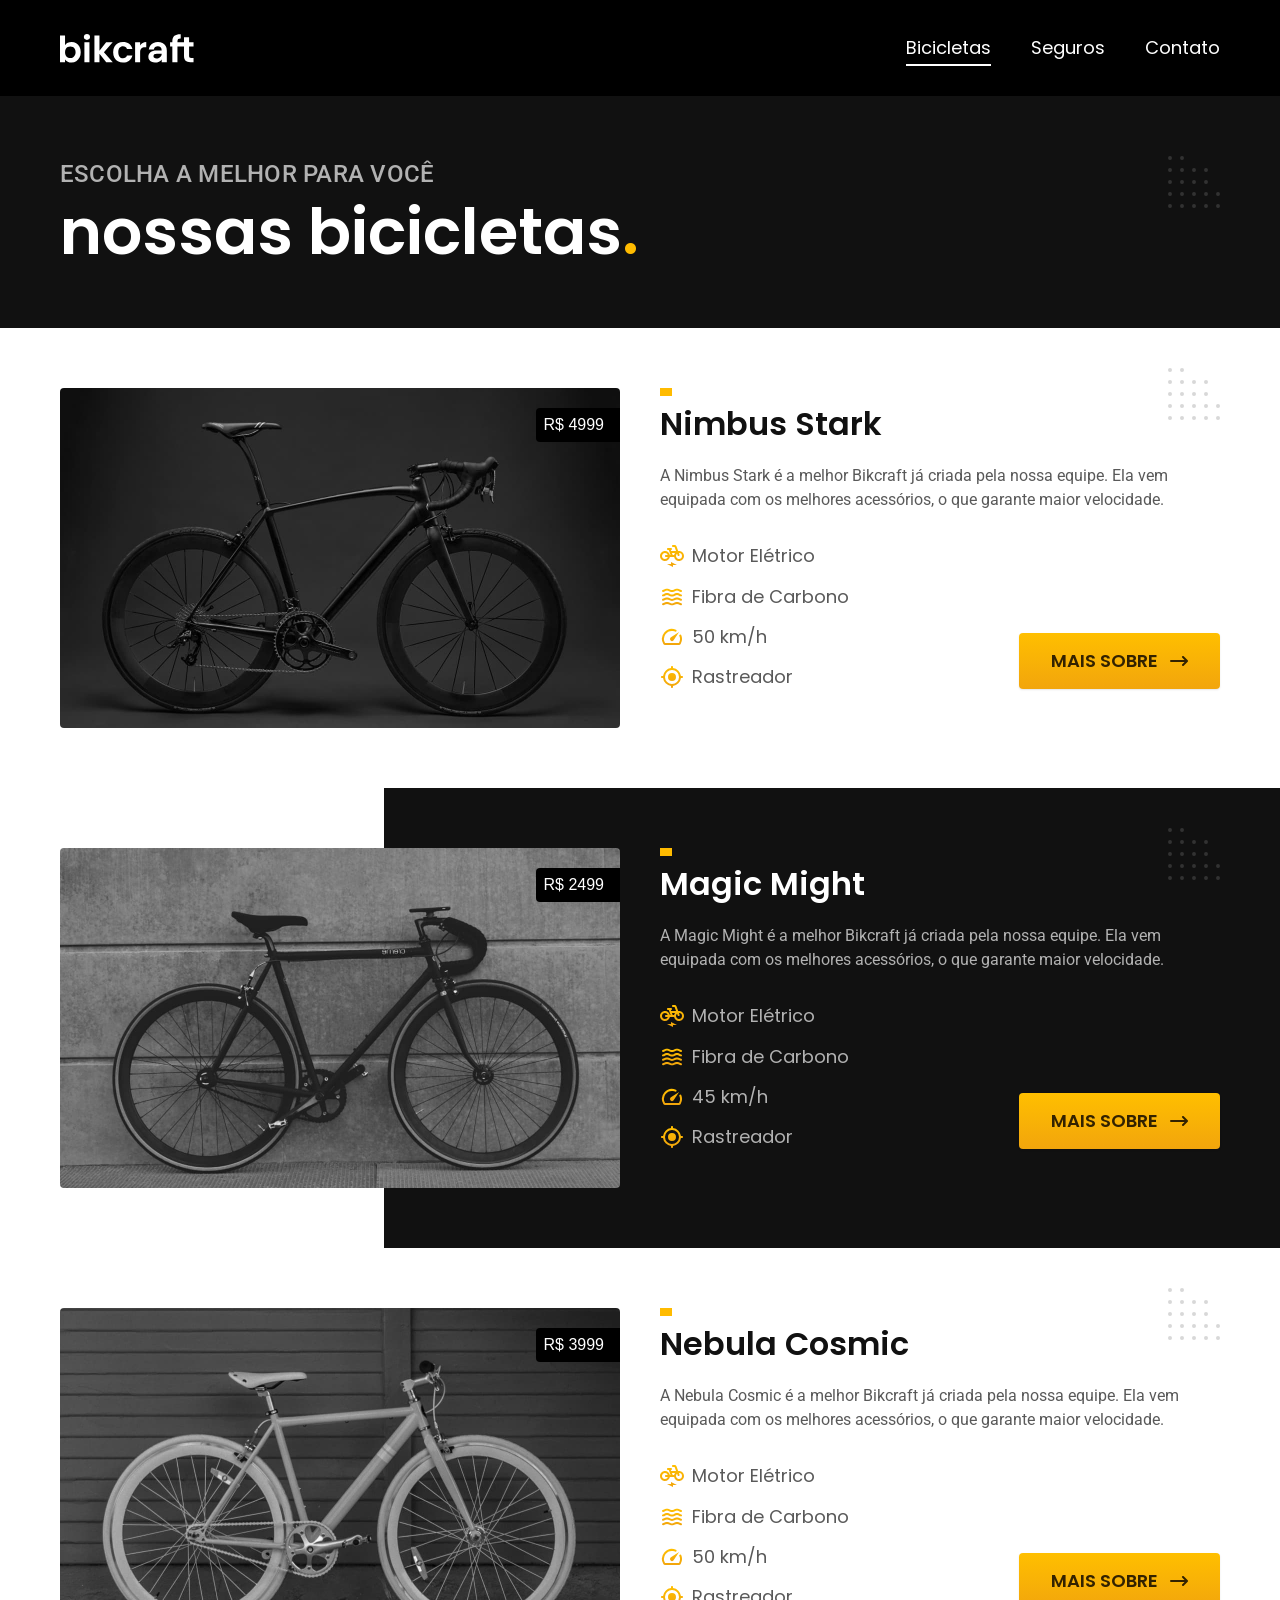
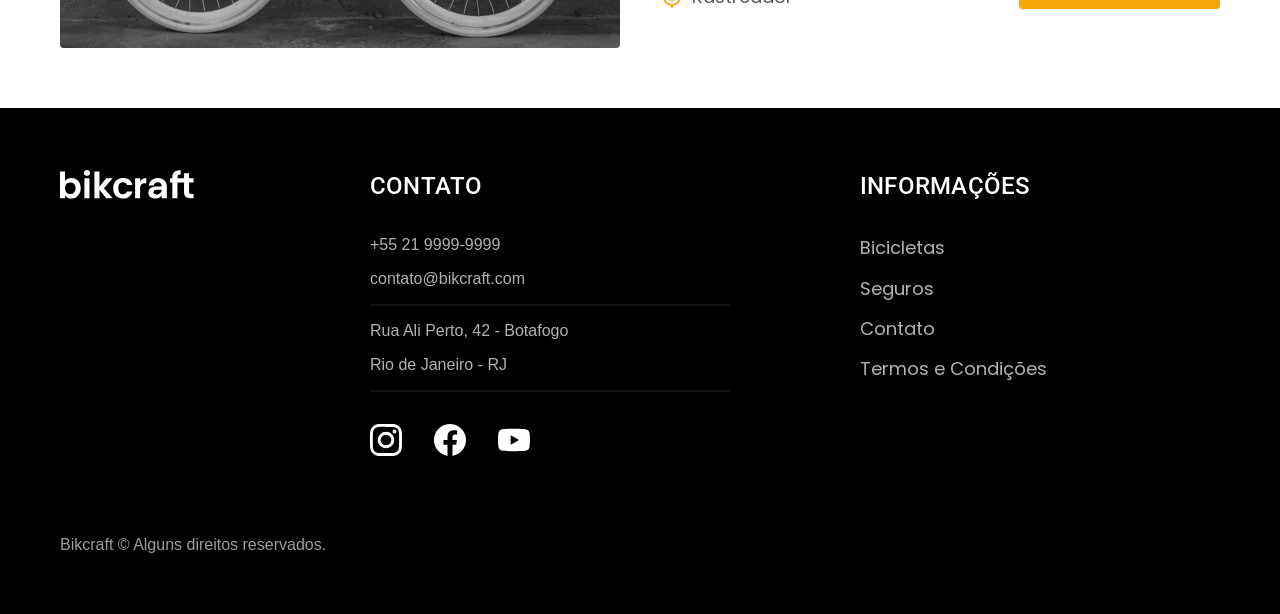
==== bicicletas.html @ 40b8a4bb "otimizado para producao" ====
<!DOCTYPE html>
<html lang="pt-br">

<head>
  <meta charset="UTF-8">
  <meta name="viewport" content="width=device-width, initial-scale=1.0">

  <title>Bicicletas | Bikcraft</title>
  <meta name="description" content="Bicicletas">

  <link rel="icon" href="./favicon.svg" type="image/svg+xml">
  <link rel="preload" href="./css/style.min.css" as="style">
  <link rel="stylesheet" href="./css/style.min.css">
  <link rel="preconnect" href="https://fonts.googleapis.com">
  <link rel="preconnect" href="https://fonts.gstatic.com" crossorigin>
  <link href="https://fonts.googleapis.com/css2?family=Merriweather:ital,wght@1,900&family=Poppins:wght@400;600&family=Roboto:ital,wght@0,100..900;1,100..900&display=swap" rel="stylesheet">
  <script>document.documentElement.classList.add('js')</script>
</head>


<body id="bicicletas">
  <header class="header-bg">
    <div class="header container">
      <a href="./">
        <img src="./img/bikcraft.svg" alt="Bikcraft">
      </a>

      <nav aria-label="primaria">
        <ul class="header-menu font-1-m cor-0">
          <li><a href="./bicicletas.html">Bicicletas</a></li>
          <li><a href="./seguros.html">Seguros</a></li>
          <li><a href="./contato.html">Contato</a></li>
        </ul>
      </nav>
    </div>
  </header>

  <main>
    <div class="titulo-bg">
      <div class="titulo container">
        <p class="font-2-l-b cor-5">Escolha a melhor para você</p>
        <h1 class="font-1-xxl cor-0">nossas bicicletas<span class="cor-p1">.</span></h1>
      </div>
    </div>

    <div class="bicicletas container">
      <div class="bicicletas-imagem">
        <img src="./img/bicicletas/nimbus.jpg" alt="Bicicleta preta">
        <span class="font-2-m cor-0">R$ 4999</span>
      </div>
      <div class="bicicletas-conteudo">
        <h2 class="font-1-xl">Nimbus Stark</h2>
        <p class="font-2-s cor-8">A Nimbus Stark é a melhor Bikcraft já criada pela nossa equipe. Ela vem equipada com os melhores acessórios, o que garante maior velocidade.</p>
        <ul class="font-1-m cor-8">
          <li>
            <img src="./img/icones/eletrica.svg" alt="">
            Motor Elétrico
          </li>
          <li>
            <img src="./img/icones/carbono.svg" alt="">
            Fibra de Carbono
          </li>
          <li>
            <img src="./img/icones/velocidade.svg" alt="">
            50 km/h
          </li>
          <li>
            <img src="./img/icones/rastreador.svg" alt="">
            Rastreador
          </li>
        </ul>
        <a class="botao seta" href="./bicicletas/nimbus.html">Mais Sobre</a>
      </div>
    </div>

    <div class="bicicletas-bg">
      <div class="bicicletas container">
        <div class="bicicletas-imagem">
          <img src="./img/bicicletas/magic.jpg" alt="Bicicleta preta">
          <span class="font-2-m cor-0">R$ 2499</span>
        </div>
        <div class="bicicletas-conteudo">
          <h2 class="font-1-xl cor-0">Magic Might</h2>
          <p class="font-2-s cor-5">A Magic Might é a melhor Bikcraft já criada pela nossa equipe. Ela vem equipada com os melhores acessórios, o que garante maior velocidade.</p>
          <ul class="font-1-m cor-5">
            <li>
              <img src="./img/icones/eletrica.svg" alt="">
              Motor Elétrico
            </li>
            <li>
              <img src="./img/icones/carbono.svg" alt="">
              Fibra de Carbono
            </li>
            <li>
              <img src="./img/icones/velocidade.svg" alt="">
              45 km/h
            </li>
            <li>
              <img src="./img/icones/rastreador.svg" alt="">
              Rastreador
            </li>
          </ul>
          <a class="botao seta" href="./bicicletas/magic.html">Mais Sobre</a>
        </div>
      </div>
    </div>

    <div class="bicicletas container">
      <div class="bicicletas-imagem">
        <img src="./img/bicicletas/nebula.jpg" alt="Bicicleta preta">
        <span class="font-2-m cor-0">R$ 3999</span>
      </div>
      <div class="bicicletas-conteudo">
        <h2 class="font-1-xl">Nebula Cosmic</h2>
        <p class="font-2-s cor-8">A Nebula Cosmic é a melhor Bikcraft já criada pela nossa equipe. Ela vem equipada com os melhores acessórios, o que garante maior velocidade.</p>
        <ul class="font-1-m cor-8">
          <li>
            <img src="./img/icones/eletrica.svg" alt="">
            Motor Elétrico
          </li>
          <li>
            <img src="./img/icones/carbono.svg" alt="">
            Fibra de Carbono
          </li>
          <li>
            <img src="./img/icones/velocidade.svg" alt="">
            50 km/h
          </li>
          <li>
            <img src="./img/icones/rastreador.svg" alt="">
            Rastreador
          </li>
        </ul>
        <a class="botao seta" href="./bicicletas/nebula.html">Mais Sobre</a>
      </div>
    </div>

  </main>

  <footer class="footer-bg">
    <div class="footer container">
      <img src="./img/bikcraft.svg" alt="Bikcraft">
      <div class="footer-contato">
        <h3 class="font-2-l-b cor-0">Contato</h3>
        <ul class="font-2-m cor-5">
          <li><a href="tel:+552199999999">+55 21 9999-9999</a></li>
          <li><a href="mailto:contato@bikcraft.com">contato@bikcraft.com</a></li>
          <li>Rua Ali Perto, 42 - Botafogo</li>
          <li>Rio de Janeiro - RJ</li>
        </ul>
        <div class="footer-redes">
          <a href="./">
            <img src="./img/redes/instagram.svg" alt="Instagram">
          </a>
          <a href="./">
            <img src="./img/redes/facebook.svg" alt="Facebook">
          </a>
          <a href="./">
            <img src="./img/redes/youtube.svg" alt="Youtube">
          </a>
        </div>
      </div>
      <div class="footer-informacoes">
        <h3 class="font-2-l-b cor-0">Informações</h3>
        <nav>
          <ul class="font-1-m cor-5">
            <li><a href="./bicicletas.html">Bicicletas</a></li>
            <li><a href="./seguros.html">Seguros</a></li>
            <li><a href="./contato.html">Contato</a></li>
            <li><a href="./termos.html">Termos e Condições</a></li>
          </ul>
        </nav>
      </div>
      <p class="footer-copy font-2-m cor-6">Bikcraft © Alguns direitos reservados.</p>
    </div>
  </footer>
  <script src="./js/script.js"></script>
</body>

</html>
---- css/style.min.css ----
body{margin:0;font-family:Arial,Helvetica,sans-serif;color:#111}blockquote,dd,h1,h2,h3,h4,p,ul{margin:0}ul{padding:0;list-style:none}a{text-decoration:none;color:inherit}img{max-width:100%;height:auto;display:block}img[src$=".jpg"]{border-radius:4px}.font-1-xs{font:400 0.75rem/1.35 Poppins,sans-serif}.font-2-xs{font:400 0.875rem/1.43 Roboto,sans-serif}.font-1-s{font:400 1rem/1.5 Poppins,sans-serif}.font-2-s{font:400 1rem/1.5 Roboto,sans-serif}.font-1-m,.font-1-m-b{font:400 1.125rem/1.35 Poppins,sans-serif}.font-1-m-b{font-weight:600}.font-2-m{font:500 1.125/1.35 Roboto,sans-serif}.font-1-l{font:400 1.5rem/1.5 Poppins,sans-serif}.font-2-l,.font-2-l-b{font:400 1.5rem/1.5 Roboto,sans-serif}.font-2-l-b{font-weight:500;letter-spacing:.015rem;text-transform:uppercase}.font-1-xl{font:600 2rem/1.25 Poppins,sans-serif}.font-2-xl{font:500 2rem/1.25 Roboto,sans-serif}.font-1-xxl{font:600 4rem/1.125 Poppins,sans-serif}@media (max-width:1200px){.font-1-xxl{font-size:3rem}.font-2-l,.font-2-l-b{font-size:1.125rem}}@media (max-width:800px){.font-1-xxl{font-size:2rem}.font-1-xl,.font-2-xl{font-size:1.5rem}}:root{--cor-0:#ffffff;--cor-1:#f7f7f7;--cor-2:#ededed;--cor-3:#dedede;--cor-4:#cccccc;--cor-5:#b2b2b2;--cor-6:#9c9c9c;--cor-7:#707070;--cor-8:#595959;--cor-9:#404040;--cor-10:#2e2e2e;--cor-11:#111111;--cor-12:#000000;--cor-p1:#ffbb00;--cor-p2:#e4a30b;--cor-p3:#a66f00;--cor-p4:#664400;--cor-p5:#332200}.cor-0{color:var(--cor-0)}.cor-1{color:var(--cor-1)}.cor-2{color:var(--cor-2)}.cor-3{color:var(--cor-3)}.cor-4{color:var(--cor-4)}.cor-5{color:var(--cor-5)}.cor-6{color:var(--cor-6)}.cor-7{color:var(--cor-7)}.cor-8{color:var(--cor-8)}.cor-9{color:var(--cor-9)}.cor-10{color:var(--cor-10)}.cor-11{color:var(--cor-11)}.cor-12{color:var(--cor-12)}.cor-p1{color:var(--cor-p1)}.cor-p2{color:var(--cor-p2)}.cor-p3{color:var(--cor-p3)}.cor-p4{color:var(--cor-p4)}.cor-p5{color:var(--cor-p5)}.js .fadeInDown{transform:translate3d(0,-20px,0)}.js .fadeInUp{transform:translate3d(0,20px,0)}.js .fadeInRight{transform:translate3d(20px,0,0)}.js .fadeInLeft{transform:translate3d(-20px,0,0)}.js [data-anime]{opacity:0}.js .anime{opacity:1;transform:none;transition:transform .8s,opacity .8s}.header-bg{background-color:var(--cor-12)}.header{display:flex;flex-wrap:wrap;gap:20px;justify-content:space-between;align-items:center;padding-top:20px;padding-bottom:20px}.header-menu{display:flex;flex-wrap:wrap;gap:40px}.header-menu a{display:inline-block;padding:16px 0;font-size:18px;position:relative}.header-menu a:after{content:"";display:block;height:2px;width:0;background:var(--cor-0);margin-top:4px;transition:.3s;position:absolute}.header-menu a.ativo::after,.header-menu a:hover::after{width:100%}@media (max-width:800px){.header-menu{gap:20px}.header-menu a{background:var(--cor-11);padding:12px 16px;border-radius:4px}.header-menu a:hover{background-color:var(--cor-10)}.header a:after{display:none}}@media (max-width:600px){.header-menu{gap:12px}.header-menu a{padding:8px 12px;font-size:14px}}.footer-bg{background-color:var(--cor-12)}.footer{display:grid;grid-template-columns:3fr 5fr 4fr;gap:40px;padding-top:60px;padding-bottom:60px}.footer h3{margin-bottom:32px}.footer-contato ul{margin-bottom:32px}.footer-contato li:nth-child(2n):after{content:"";display:block;max-width:360px;height:2px;background:var(--cor-11);margin-top:16px}.footer li{margin-bottom:16px}.footer-redes{display:flex;gap:32px}.footer a:hover{color:var(--cor-0)}.footer-copy{grid-column:1/-1;margin-top:40px}@media (max-width:800px){.footer>img{display:none}.footer{grid-template-columns:1fr 1fr}}@media (max-width:600px){.footer{grid-template-columns:1fr;gap:60px}.footer-copy{margin-top:0}}.container{box-sizing:border-box;max-width:1200px;padding-left:20px;padding-right:20px;margin-left:auto;margin-right:auto}.botao{display:inline-block;padding:16px 32px;background:linear-gradient(#ffbf00,#f2a50c);border-radius:4px;box-shadow:0 1px 2px rgba(0,0,0,.1);text-transform:uppercase;color:var(--cor-p5);font:600 1.125rem/1.35 Poppins,sans-serif;max-width:max-content;border:none;cursor:pointer}.botao:hover{background:linear-gradient(#ffb60d,#e59317)}.botao.secundario{background:var(--cor-10);color:var(--cor-2)}.botao.secundario:hover{background:var(--cor-9)}.botao.seta{display:flex;align-items:center}.botao.seta::after{content:"";display:inline-block;width:18px;height:10px;margin-left:12px;background:url("../img/icones/seta.svg");transition:transform .2s}.botao.seta:hover::after{transform:translateX(4px)}@media (max-width:600px){.botao{padding:12px 16px;font-size:1rem}}.link{display:inline-block;color:var(--cor-p1);font:500 1.5rem/1.5 Poppins,sans-serif;text-transform:uppercase}.link::after{content:"";display:block;width:100%;height:4px;background-color:currentColor}.link:hover{color:var(--cor-0)}.titulo-bg{padding-top:60px;padding-bottom:60px;background-color:var(--cor-11)}.titulo{background:url("../img/dec/top-right.svg") no-repeat top right 20px}.titulo p{margin-bottom:4px}@media (max-width:800px){.titulo-bg{padding-top:40px;padding-bottom:40px}.titulo p{font-size:1rem;text-transform:lowercase;font-weight:400}}.form{display:grid;grid-template-columns:1fr 1fr;gap:20px}.form label{display:block;font:400 1rem/1.5 Poppins,sans-serif;margin-bottom:4px}.form .col-2{grid-column:span 2}.form input[type=email],.form input[type=text],.form textarea{font:400 1rem/1.5 Roboto,sans-serif;background:var(--cor-1);border:1px solid var(--cor-2);padding:12px;border-radius:4px;width:100%;box-sizing:border-box}.form input[type=email]:focus,.form input[type=text]:focus,.form textarea:focus{outline:0;border-color:var(--cor-p1);background:var(--cor-0);box-shadow:0 0 0 2px #fea}@media (max-width:600px){.form{grid-template-columns:1fr}.form .col-2{grid-column:1}}.introducao-bg{background:var(--cor-12) url("../img/dec/bottom-left.svg") no-repeat bottom 160px left 20px;box-shadow:inset 0 -120px var(--cor-0)}.introducao{display:grid;grid-template-columns:1fr 1fr;gap:0 40px}.introducao-conteudo{align-self:end;padding-bottom:200px}.introducao img{width:100%;height:100%;object-fit:cover;border-radius:4px}.introducao h1{margin-bottom:32px}.introducao p{margin-bottom:20px}@media (max-width:800px){.introducao-bg{background:var(--cor-11);padding-top:40px;box-shadow:inset 0 -60px var(--cor-0)}.introducao{grid-template-columns:1fr;gap:32px}.introducao-conteudo{padding-bottom:0}.introducao h1{margin-bottom:16px}.introducao img{height:300px;width:100%}}.tecnologia-bg{background-color:var(--cor-11);box-shadow:inset 0 80px var(--cor-0),inset 0 -80px var(--cor-0)}.tecnologia{display:grid;grid-template-columns:1fr 1fr;gap:40px}.tecnologia-imagem img{width:100%;height:100%;object-fit:cover;object-position:left}.tecnologia-conteudo{padding-top:160px;padding-bottom:160px}.tecnologia-conteudo>span{display:block;margin-bottom:20px}.tecnologia-conteudo h2{margin-bottom:32px}.tecnologia-conteudo>p{margin-bottom:20px}.tecnologia a{margin-bottom:80px}.tecnologia-vantagens{display:flex;gap:40px}.tecnologia-vantagens h3{margin-bottom:8px;width:max-content}.tecnologia-vantagens img{width:24px;margin-bottom:8px}@media (max-width:800px){.tecnologia-bg{box-shadow:initial}.tecnologia{grid-template-columns:1fr}.tecnologia-conteudo{padding-top:60px;padding-bottom:60px}.tecnologia-imagem{display:none}.tecnologia a{margin-bottom:60px}}@media (max-width:600px){.tecnologia-vantagens{flex-direction:column}}.parceiros{padding-top:60px;padding-bottom:120px}.parceiros h2{margin-bottom:60px}.parceiros ul{padding:0 20px;max-width:1400px;display:grid;grid-template-columns:repeat(4,1fr);margin:0 auto}.parceiros li{display:flex;padding:32px;border-left:2px solid var(--cor-2)}.parceiros img{margin:auto}.parceiros li:first-child,.parceiros li:nth-child(5){border-left:none}.parceiros li:nth-child(n+5){border-top:2px solid var(--cor-2)}@media (max-width:800px){.parceiros{padding-bottom:60px}.parceiros li{display:flex;padding:20px}.parceiros h2{margin-bottom:20px}.parceiros ul{grid-template-columns:repeat(2,1fr)}.parceiros li:nth-child(n+3){border-top:2px solid var(--cor-2)}.parceiros li:nth-child(odd){border-left:none}}.depoimento{display:grid;grid-template-columns:1fr 1fr;background-color:var(--cor-p1);overflow:hidden}.depoimento img{width:100%;height:100%;object-fit:cover;border-radius:0}.depoimento-conteudo{padding:40px 40px 80px 80px;align-self:end;background:url("../img/dec/bottom-right-p.svg") no-repeat bottom 40px right 40px}.depoimento-conteudo p{max-width:32ch;font-family:Merriweather,serif;font-style:italic;font-weight:900;margin-bottom:32px;position:relative}.depoimento p::before{content:"“";font-size:5rem;color:var(--cor-p2);position:absolute;left:-50px;top:-20px}.depoimento p::after,.depoimento p::before{font-size:5rem;color:var(--cor-p2);position:absolute}.depoimento p::before{content:"“";left:-50px;top:-20px}.depoimento p::after{content:"”"}@media (min-width:1200px){.depoimento img{max-height:520px}}@media (max-width:800px){.depoimento{grid-template-columns:1fr;text-align:center}.depoimento img{max-height:200px}.depoimento-conteudo{padding:40px 20px;justify-self:center}}.bicicletas-lista{padding-top:60px;padding-bottom:120px}.bicicletas-lista h2{margin-bottom:40px}.bicicletas-lista ul{display:flex;gap:40px;padding:0 20px 20px 20px;max-width:1400px;margin-left:auto;margin-right:auto;overflow-x:auto}#bicicleta .bicicletas-lista ul{padding:0 0 20px 0}.bicicletas-lista li{flex:1;min-width:280px}.bicicletas-lista a{display:block}.bicicletas-lista img{margin-bottom:16px}.bicicletas-lista h3{margin-bottom:8px;display:flex;align-items:center}.bicicletas-lista h3::before{content:"";display:inline-block;height:8px;width:12px;margin-right:8px;background-color:var(--cor-p1);transition:width .2s}.bicicletas-lista a:hover h3::before{width:24px}.bicicletas-lista li span{padding-left:20px}@media (max-width:800px){.bicicletas-lista{padding-bottom:60px}.bicicletas-lista ul{gap:20px}}.bicicletas-bg{background-image:linear-gradient(to right,var(--cor-0) 30%,var(--cor-11) 0)}.bicicletas{display:grid;grid-template-columns:1fr 1fr;gap:40px;padding-top:60px;padding-bottom:60px;background:url("../img/dec/top-right.svg") no-repeat top 40px right 20px}.bicicletas-imagem{display:grid}.bicicletas-imagem img{grid-area:1/1}.bicicletas-imagem span{grid-area:1/1;place-self:start end;margin-top:20px;background:var(--cor-12);display:inline-block;padding:8px 16px 8px 8px;border-radius:4px 0 0 4px}.bicicletas-conteudo{display:grid;grid-template-columns:1fr auto;align-content:start}.bicicletas h2,.bicicletas p{grid-column:1/-1}.bicicletas h2{margin-bottom:20px}.bicicletas h2::before{content:"";display:block;width:12px;height:8px;background-color:var(--cor-p1);margin-bottom:8px}.bicicletas p{margin-bottom:32px}.bicicletas a{place-self:end}.bicicletas li{display:flex;align-items:center}.bicicletas ul{display:grid;gap:16px}.bicicletas-conteudo img{width:24px;margin-right:8px}@media (max-width:800px){.bicicletas-bg{background:var(--cor-11)}.bicicletas{grid-template-columns:1fr;gap:20px;padding-top:40px;padding-bottom:40px}}@media (max-width:600px){.bicicletas-conteudo{grid-template-columns:1fr}.bicicletas ul{font-size:1rem;grid-template-columns:1fr 1fr;margin-bottom:32px}.bicicletas a{place-self:start}}.bicicleta{display:grid;grid-template-columns:1fr 1fr;align-items:start;gap:40px;padding-top:60px;padding-bottom:60px}#bicicleta .titulo p{text-transform:uppercase}.bicicleta-imagens{display:flex;flex-wrap:wrap;gap:20px}.bicicleta-imagens img{flex:1;min-width:200px}.bicicleta-imagens img:first-child{min-width:100%}.bicicleta-conteudo>p{margin-bottom:32px}.bicicleta-comprar{display:grid;grid-template-columns:max-content auto;align-items:center;justify-items:start;gap:8px 12px;margin-bottom:40px}.bicicleta-comprar a{grid-row:span 2}.bicicleta-comprar span{display:flex;align-items:center;background-color:var(--cor-12);gap:8px;padding:4px 8px;border-radius:4px}.bicicleta-conteudo h2{text-transform:uppercase;letter-spacing:.15em;margin-bottom:12px}.bicicleta-ficha,.bicicleta-informacoes{padding:32px;background-color:var(--cor-12);border-radius:4px}.bicicleta-informacoes{margin-bottom:40px;display:grid;grid-template-columns:1fr 1fr;gap:32px}.bicicleta-informacoes img{max-width:24px;margin-bottom:8px}.bicicleta-informacoes h3{margin-bottom:8px}.bicicleta-ficha li{padding:4px 0;display:flex;justify-content:space-between;border-bottom:1px solid var(--cor-11)}.bicicleta-ficha li:last-child{border-bottom:none}.bicicleta-ficha span{color:var(--cor-6)}@media (max-width:800px){.bicicleta{grid-template-columns:1fr;padding-top:40px;padding-bottom:40px}.bicicleta-imagens{grid-row:2}}@media (max-width:400px){.bicicleta-informacoes{grid-template-columns:1fr}.bicicleta-comprar{grid-template-columns:1fr}}.seguro-bg{background-color:var(--cor-11);box-shadow:inset 0 120px var(--cor-0),inset 0 -120px var(--cor-12)}.seguro{display:grid;grid-template-columns:1fr 1fr;gap:40px}.seguro-imagem img{width:100%;height:100%;object-fit:cover}.seguro-conteudo{padding-top:180px;padding-bottom:180px}.seguro h2{margin-bottom:32px}.seguro p{margin-bottom:20px}@media (max-width:800px){.seguro{grid-template-columns:1fr}.seguro-conteudo{grid-row:1;padding-top:40px;padding-bottom:0}.seguro-bg{background-color:var(--cor-11);box-shadow:inset 0 -60px var(--cor-12)}}.seguros-bg{background:var(--cor-11)}.seguros{padding-top:60px;padding-bottom:60px;display:grid;grid-template-columns:1fr 1fr;gap:40px;align-items:center}#seguros .seguros{padding-top:0}.seguros h2{grid-column:1/-1}.seguros-item{background-color:var(--cor-12);padding:32px 32px 32px 60px;display:grid;grid-template-columns:1fr auto;border-radius:4px}.seguros-item h3{margin-bottom:40px}.seguros-item span{grid-column:2;display:block;text-align:right}.seguros-item ul{grid-column:1/-1;margin-bottom:32px}.seguros-item li{display:flex;align-items:center;position:relative}.seguros-item li+li{margin-top:20px}.seguros-item li::before{content:"";display:inline-block;width:13px;height:9px;background-image:url("../img/icones/lista.svg");position:absolute;left:-21px}.seguros-item a{grid-column:1/-1}@media (max-width:800px){.seguros{grid-template-columns:1fr}}.vantagens-bg{background-color:var(--cor-12)}.vantagens{padding-top:120px;padding-bottom:120px}.vantagens h2{margin-bottom:60px}.vantagens ul{display:grid;grid-template-columns:repeat(auto-fit,minmax(280px,max-content));gap:40px 80px}.vantagens h3,.vantagens img{margin-bottom:8px}@media (max-width:800px){.vantagens{padding-top:60px;padding-bottom:60px}.vantagens h2{margin-bottom:40px}.vantagens ul{gap:20px}}.perguntas{padding-top:120px;padding-bottom:120px}.perguntas h2{margin-bottom:60px}.perguntas dl>div{padding:20px;border-radius:4px}.perguntas dl>div:nth-child(odd){background-color:var(--cor-1)}.perguntas button{display:grid;grid-template-columns:auto 1fr auto;align-items:center;gap:8px;cursor:pointer;border:none;background:0 0;width:100%;text-align:left}.perguntas button::before{content:"";display:inline-block;width:12px;height:8px;background-color:var(--cor-p1)}.perguntas button::after{content:"";display:inline-block;width:14px;height:6px;background:url("../img/icones/seta-abrir.svg");transition:.3s}.perguntas button:hover::after,.perguntas button[aria-expanded=true]::after{transform:rotate(180deg)}.js .perguntas dd{display:none}.js .perguntas dd.ativa{display:block}.perguntas dd{padding-left:20px;padding-top:16px;max-width:80ch}@media (max-width:800px){.perguntas{padding-top:60px;padding-bottom:60px}.perguntas h2{margin-bottom:40px}}#contato{background:linear-gradient(var(--cor-11) 600px,var(--cor-1) 0)}.contato{display:grid;grid-template-columns:5fr 7fr}.contato-dados,.contato-formulario{padding:60px;box-shadow:0 1px 2px rgba(0,0,0,.1)}.contato-dados{border-radius:5px 0 0 5px;background:var(--cor-12) url("../img/dec/bottom-left.svg") no-repeat bottom 20px left 20px}.contato-formulario{border-radius:0 5px 5px 0;background:var(--cor-0) url("../img/dec/bottom-right.svg") no-repeat bottom 20px right 20px}.contato-dados h2{margin-bottom:60px}.contato-endereco{margin-bottom:32px;padding-left:28px;background:url("../img/icones/local.svg") no-repeat 0 2px}.contato-endereco p{margin-bottom:8px}.contato-meios a{display:block;max-width:max-content;margin-bottom:8px;padding-left:28px}.contato-meios a:hover{color:var(--cor-0)}.contato-meios a:first-child{background:url("../img/icones/email.svg") no-repeat 0 2px}.contato-meios a:nth-child(2){margin-bottom:32px}.contato-meios a:nth-child(3){background:url("../img/icones/telefone.svg") no-repeat 0 2px;margin-bottom:60px}.contato-redes{display:flex;gap:32px;padding-left:28px}@media (max-width:800px){.contato{grid-template-columns:1fr}.contato-dados,.contato-formulario{padding:20px}.contato-dados{border-radius:5px 5px 0 0;background:var(--cor-12)}.contato-formulario{border-radius:0 0 5px 5px}.contato-dados h2,.contato-meios a:nth-child(3){margin-bottom:32px}.contato-redes{margin-bottom:12px}}.lojas{display:grid;grid-template-columns:1fr 1fr;gap:0 40px;padding-top:120px;padding-bottom:120px}.lojas h2{grid-column:1/-1;margin-bottom:60px}.lojas img{border-radius:4px 4px 0 0}.lojas-item{border-radius:4px;background:var(--cor-0);box-shadow:0 1px 2px rgba(0,0,0,.1)}.lojas-conteudo{display:grid;grid-template-columns:1fr 1fr;gap:32px 16px;padding:32px}.lojas-conteudo h3,.lojas-tempo{grid-column:1/-1}.lojas-dados{display:grid;gap:8px;border-left:2px solid var(--cor-2);padding-left:12px}.lojas-tempo{display:flex;align-items:center;gap:8px}@media (max-width:800px){.lojas{gap:20px;padding-top:60px;padding-bottom:60px}.lojas h2{margin-bottom:32px}.lojas-conteudo{grid-template-columns:1fr}}@media (max-width:600px){.lojas{grid-template-columns:1fr}}#orcamento{background:linear-gradient(var(--cor-11) 600px,var(--cor-1) 0)}.orcamento{display:grid;grid-template-columns:5fr 7fr;padding-bottom:120px}.orcamento h2{text-transform:uppercase;position:relative;display:flex;align-items:center}.orcamento h2::before{content:"";display:inline-block;width:4px;height:8px;background-color:var(--cor-p1);position:absolute;left:-12px}.orcamento-dados,.orcamento-produto{padding:60px;box-shadow:0 1px 2px rgba(0,0,0,.1)}.orcamento-produto{border-radius:5px 0 0 5px;background:var(--cor-12) url("../img/dec/bottom-left.svg") no-repeat bottom 20px left 20px;display:grid;grid-template-columns:1fr 1fr;gap:20px;align-content:start}.orcamento-produto>*{grid-column:1/-1}.orcamento-produto>label{grid-column:initial}.orcamento-produto label{font:400 1rem/1.5 Poppins,sans-serif;color:var(--cor-4);background-color:var(--cor-10);display:block;padding:12px 16px;border-radius:4px;cursor:pointer;display:grid;grid-template-columns:auto 1fr auto;align-items:center;border:1px solid var(--cor-12)}.orcamento-produto label::before{content:"";display:inline-block;box-sizing:border-box;width:12px;height:12px;border:1px solid var(--cor-6);border-radius:50%;margin-right:8px}.orcamento-produto label:hover{background-color:var(--cor-9);border-color:var(--cor-9)}.orcamento-produto input:focus+label{box-shadow:0 0 0 2px var(--cor-p1);border-color:var(--cor-12)}.orcamento-produto label span{display:none}.orcamento-produto input:checked+label span{display:inline-block}.orcamento-produto input:checked+label::before{border-color:var(--cor-7);box-shadow:inset 0 0 0 3px var(--cor-0),inset 0 0 0 6px var(--cor-7)}.orcamento-produto input{opacity:0;position:absolute;pointer-events:none}.orcamento-produto input:checked+label{background:var(--cor-0);color:var(--cor-11)}.orcamento-dados{border-radius:0 5px 5px 0;background:var(--cor-0) url("../img/dec/bottom-right.svg") no-repeat bottom 20px right 20px}.orcamento-conteudo{display:none}.orcamento-conteudo h2,.orcamento-dados h2:nth-of-type(n+2){margin-top:20px}#bikcraft:checked~#orcamento-bikcraft,#seguro:checked~#orcamento-seguro{display:grid;gap:20px}.orcamento-detalhes{display:none;background:var(--cor-0);padding:20px;grid-template-columns:1fr 1fr;border-radius:4px;align-items:center}.orcamento-detalhes li{display:flex;align-items:center;margin-bottom:8px}.orcamento-detalhes li img{width:16px;margin-right:8px}.orcamento-produto input:checked+label+.orcamento-detalhes{display:grid}@media (max-width:1200px){.orcamento-dados,.orcamento-produto{padding:32px}}@media (max-width:800px){.orcamento{grid-template-columns:1fr}.orcamento-produto{border-radius:5px 5px 0 0;background:var(--cor-12)}.orcamento-dados{border-radius:0 0 5px 5px}}@media (max-width:400px){.orcamento-produto{grid-template-columns:1fr}}.termos{padding-top:80px;padding-bottom:80px}.termos h2{font-weight:600;margin-bottom:20px}.termos p+h2{margin-top:40px}.termos p{max-width:75ch;margin-bottom:24px}
---- css/style.min.css ----
body{margin:0;font-family:Arial,Helvetica,sans-serif;color:#111}blockquote,dd,h1,h2,h3,h4,p,ul{margin:0}ul{padding:0;list-style:none}a{text-decoration:none;color:inherit}img{max-width:100%;height:auto;display:block}img[src$=".jpg"]{border-radius:4px}.font-1-xs{font:400 0.75rem/1.35 Poppins,sans-serif}.font-2-xs{font:400 0.875rem/1.43 Roboto,sans-serif}.font-1-s{font:400 1rem/1.5 Poppins,sans-serif}.font-2-s{font:400 1rem/1.5 Roboto,sans-serif}.font-1-m,.font-1-m-b{font:400 1.125rem/1.35 Poppins,sans-serif}.font-1-m-b{font-weight:600}.font-2-m{font:500 1.125/1.35 Roboto,sans-serif}.font-1-l{font:400 1.5rem/1.5 Poppins,sans-serif}.font-2-l,.font-2-l-b{font:400 1.5rem/1.5 Roboto,sans-serif}.font-2-l-b{font-weight:500;letter-spacing:.015rem;text-transform:uppercase}.font-1-xl{font:600 2rem/1.25 Poppins,sans-serif}.font-2-xl{font:500 2rem/1.25 Roboto,sans-serif}.font-1-xxl{font:600 4rem/1.125 Poppins,sans-serif}@media (max-width:1200px){.font-1-xxl{font-size:3rem}.font-2-l,.font-2-l-b{font-size:1.125rem}}@media (max-width:800px){.font-1-xxl{font-size:2rem}.font-1-xl,.font-2-xl{font-size:1.5rem}}:root{--cor-0:#ffffff;--cor-1:#f7f7f7;--cor-2:#ededed;--cor-3:#dedede;--cor-4:#cccccc;--cor-5:#b2b2b2;--cor-6:#9c9c9c;--cor-7:#707070;--cor-8:#595959;--cor-9:#404040;--cor-10:#2e2e2e;--cor-11:#111111;--cor-12:#000000;--cor-p1:#ffbb00;--cor-p2:#e4a30b;--cor-p3:#a66f00;--cor-p4:#664400;--cor-p5:#332200}.cor-0{color:var(--cor-0)}.cor-1{color:var(--cor-1)}.cor-2{color:var(--cor-2)}.cor-3{color:var(--cor-3)}.cor-4{color:var(--cor-4)}.cor-5{color:var(--cor-5)}.cor-6{color:var(--cor-6)}.cor-7{color:var(--cor-7)}.cor-8{color:var(--cor-8)}.cor-9{color:var(--cor-9)}.cor-10{color:var(--cor-10)}.cor-11{color:var(--cor-11)}.cor-12{color:var(--cor-12)}.cor-p1{color:var(--cor-p1)}.cor-p2{color:var(--cor-p2)}.cor-p3{color:var(--cor-p3)}.cor-p4{color:var(--cor-p4)}.cor-p5{color:var(--cor-p5)}.js .fadeInDown{transform:translate3d(0,-20px,0)}.js .fadeInUp{transform:translate3d(0,20px,0)}.js .fadeInRight{transform:translate3d(20px,0,0)}.js .fadeInLeft{transform:translate3d(-20px,0,0)}.js [data-anime]{opacity:0}.js .anime{opacity:1;transform:none;transition:transform .8s,opacity .8s}.header-bg{background-color:var(--cor-12)}.header{display:flex;flex-wrap:wrap;gap:20px;justify-content:space-between;align-items:center;padding-top:20px;padding-bottom:20px}.header-menu{display:flex;flex-wrap:wrap;gap:40px}.header-menu a{display:inline-block;padding:16px 0;font-size:18px;position:relative}.header-menu a:after{content:"";display:block;height:2px;width:0;background:var(--cor-0);margin-top:4px;transition:.3s;position:absolute}.header-menu a.ativo::after,.header-menu a:hover::after{width:100%}@media (max-width:800px){.header-menu{gap:20px}.header-menu a{background:var(--cor-11);padding:12px 16px;border-radius:4px}.header-menu a:hover{background-color:var(--cor-10)}.header a:after{display:none}}@media (max-width:600px){.header-menu{gap:12px}.header-menu a{padding:8px 12px;font-size:14px}}.footer-bg{background-color:var(--cor-12)}.footer{display:grid;grid-template-columns:3fr 5fr 4fr;gap:40px;padding-top:60px;padding-bottom:60px}.footer h3{margin-bottom:32px}.footer-contato ul{margin-bottom:32px}.footer-contato li:nth-child(2n):after{content:"";display:block;max-width:360px;height:2px;background:var(--cor-11);margin-top:16px}.footer li{margin-bottom:16px}.footer-redes{display:flex;gap:32px}.footer a:hover{color:var(--cor-0)}.footer-copy{grid-column:1/-1;margin-top:40px}@media (max-width:800px){.footer>img{display:none}.footer{grid-template-columns:1fr 1fr}}@media (max-width:600px){.footer{grid-template-columns:1fr;gap:60px}.footer-copy{margin-top:0}}.container{box-sizing:border-box;max-width:1200px;padding-left:20px;padding-right:20px;margin-left:auto;margin-right:auto}.botao{display:inline-block;padding:16px 32px;background:linear-gradient(#ffbf00,#f2a50c);border-radius:4px;box-shadow:0 1px 2px rgba(0,0,0,.1);text-transform:uppercase;color:var(--cor-p5);font:600 1.125rem/1.35 Poppins,sans-serif;max-width:max-content;border:none;cursor:pointer}.botao:hover{background:linear-gradient(#ffb60d,#e59317)}.botao.secundario{background:var(--cor-10);color:var(--cor-2)}.botao.secundario:hover{background:var(--cor-9)}.botao.seta{display:flex;align-items:center}.botao.seta::after{content:"";display:inline-block;width:18px;height:10px;margin-left:12px;background:url("../img/icones/seta.svg");transition:transform .2s}.botao.seta:hover::after{transform:translateX(4px)}@media (max-width:600px){.botao{padding:12px 16px;font-size:1rem}}.link{display:inline-block;color:var(--cor-p1);font:500 1.5rem/1.5 Poppins,sans-serif;text-transform:uppercase}.link::after{content:"";display:block;width:100%;height:4px;background-color:currentColor}.link:hover{color:var(--cor-0)}.titulo-bg{padding-top:60px;padding-bottom:60px;background-color:var(--cor-11)}.titulo{background:url("../img/dec/top-right.svg") no-repeat top right 20px}.titulo p{margin-bottom:4px}@media (max-width:800px){.titulo-bg{padding-top:40px;padding-bottom:40px}.titulo p{font-size:1rem;text-transform:lowercase;font-weight:400}}.form{display:grid;grid-template-columns:1fr 1fr;gap:20px}.form label{display:block;font:400 1rem/1.5 Poppins,sans-serif;margin-bottom:4px}.form .col-2{grid-column:span 2}.form input[type=email],.form input[type=text],.form textarea{font:400 1rem/1.5 Roboto,sans-serif;background:var(--cor-1);border:1px solid var(--cor-2);padding:12px;border-radius:4px;width:100%;box-sizing:border-box}.form input[type=email]:focus,.form input[type=text]:focus,.form textarea:focus{outline:0;border-color:var(--cor-p1);background:var(--cor-0);box-shadow:0 0 0 2px #fea}@media (max-width:600px){.form{grid-template-columns:1fr}.form .col-2{grid-column:1}}.introducao-bg{background:var(--cor-12) url("../img/dec/bottom-left.svg") no-repeat bottom 160px left 20px;box-shadow:inset 0 -120px var(--cor-0)}.introducao{display:grid;grid-template-columns:1fr 1fr;gap:0 40px}.introducao-conteudo{align-self:end;padding-bottom:200px}.introducao img{width:100%;height:100%;object-fit:cover;border-radius:4px}.introducao h1{margin-bottom:32px}.introducao p{margin-bottom:20px}@media (max-width:800px){.introducao-bg{background:var(--cor-11);padding-top:40px;box-shadow:inset 0 -60px var(--cor-0)}.introducao{grid-template-columns:1fr;gap:32px}.introducao-conteudo{padding-bottom:0}.introducao h1{margin-bottom:16px}.introducao img{height:300px;width:100%}}.tecnologia-bg{background-color:var(--cor-11);box-shadow:inset 0 80px var(--cor-0),inset 0 -80px var(--cor-0)}.tecnologia{display:grid;grid-template-columns:1fr 1fr;gap:40px}.tecnologia-imagem img{width:100%;height:100%;object-fit:cover;object-position:left}.tecnologia-conteudo{padding-top:160px;padding-bottom:160px}.tecnologia-conteudo>span{display:block;margin-bottom:20px}.tecnologia-conteudo h2{margin-bottom:32px}.tecnologia-conteudo>p{margin-bottom:20px}.tecnologia a{margin-bottom:80px}.tecnologia-vantagens{display:flex;gap:40px}.tecnologia-vantagens h3{margin-bottom:8px;width:max-content}.tecnologia-vantagens img{width:24px;margin-bottom:8px}@media (max-width:800px){.tecnologia-bg{box-shadow:initial}.tecnologia{grid-template-columns:1fr}.tecnologia-conteudo{padding-top:60px;padding-bottom:60px}.tecnologia-imagem{display:none}.tecnologia a{margin-bottom:60px}}@media (max-width:600px){.tecnologia-vantagens{flex-direction:column}}.parceiros{padding-top:60px;padding-bottom:120px}.parceiros h2{margin-bottom:60px}.parceiros ul{padding:0 20px;max-width:1400px;display:grid;grid-template-columns:repeat(4,1fr);margin:0 auto}.parceiros li{display:flex;padding:32px;border-left:2px solid var(--cor-2)}.parceiros img{margin:auto}.parceiros li:first-child,.parceiros li:nth-child(5){border-left:none}.parceiros li:nth-child(n+5){border-top:2px solid var(--cor-2)}@media (max-width:800px){.parceiros{padding-bottom:60px}.parceiros li{display:flex;padding:20px}.parceiros h2{margin-bottom:20px}.parceiros ul{grid-template-columns:repeat(2,1fr)}.parceiros li:nth-child(n+3){border-top:2px solid var(--cor-2)}.parceiros li:nth-child(odd){border-left:none}}.depoimento{display:grid;grid-template-columns:1fr 1fr;background-color:var(--cor-p1);overflow:hidden}.depoimento img{width:100%;height:100%;object-fit:cover;border-radius:0}.depoimento-conteudo{padding:40px 40px 80px 80px;align-self:end;background:url("../img/dec/bottom-right-p.svg") no-repeat bottom 40px right 40px}.depoimento-conteudo p{max-width:32ch;font-family:Merriweather,serif;font-style:italic;font-weight:900;margin-bottom:32px;position:relative}.depoimento p::before{content:"“";font-size:5rem;color:var(--cor-p2);position:absolute;left:-50px;top:-20px}.depoimento p::after,.depoimento p::before{font-size:5rem;color:var(--cor-p2);position:absolute}.depoimento p::before{content:"“";left:-50px;top:-20px}.depoimento p::after{content:"”"}@media (min-width:1200px){.depoimento img{max-height:520px}}@media (max-width:800px){.depoimento{grid-template-columns:1fr;text-align:center}.depoimento img{max-height:200px}.depoimento-conteudo{padding:40px 20px;justify-self:center}}.bicicletas-lista{padding-top:60px;padding-bottom:120px}.bicicletas-lista h2{margin-bottom:40px}.bicicletas-lista ul{display:flex;gap:40px;padding:0 20px 20px 20px;max-width:1400px;margin-left:auto;margin-right:auto;overflow-x:auto}#bicicleta .bicicletas-lista ul{padding:0 0 20px 0}.bicicletas-lista li{flex:1;min-width:280px}.bicicletas-lista a{display:block}.bicicletas-lista img{margin-bottom:16px}.bicicletas-lista h3{margin-bottom:8px;display:flex;align-items:center}.bicicletas-lista h3::before{content:"";display:inline-block;height:8px;width:12px;margin-right:8px;background-color:var(--cor-p1);transition:width .2s}.bicicletas-lista a:hover h3::before{width:24px}.bicicletas-lista li span{padding-left:20px}@media (max-width:800px){.bicicletas-lista{padding-bottom:60px}.bicicletas-lista ul{gap:20px}}.bicicletas-bg{background-image:linear-gradient(to right,var(--cor-0) 30%,var(--cor-11) 0)}.bicicletas{display:grid;grid-template-columns:1fr 1fr;gap:40px;padding-top:60px;padding-bottom:60px;background:url("../img/dec/top-right.svg") no-repeat top 40px right 20px}.bicicletas-imagem{display:grid}.bicicletas-imagem img{grid-area:1/1}.bicicletas-imagem span{grid-area:1/1;place-self:start end;margin-top:20px;background:var(--cor-12);display:inline-block;padding:8px 16px 8px 8px;border-radius:4px 0 0 4px}.bicicletas-conteudo{display:grid;grid-template-columns:1fr auto;align-content:start}.bicicletas h2,.bicicletas p{grid-column:1/-1}.bicicletas h2{margin-bottom:20px}.bicicletas h2::before{content:"";display:block;width:12px;height:8px;background-color:var(--cor-p1);margin-bottom:8px}.bicicletas p{margin-bottom:32px}.bicicletas a{place-self:end}.bicicletas li{display:flex;align-items:center}.bicicletas ul{display:grid;gap:16px}.bicicletas-conteudo img{width:24px;margin-right:8px}@media (max-width:800px){.bicicletas-bg{background:var(--cor-11)}.bicicletas{grid-template-columns:1fr;gap:20px;padding-top:40px;padding-bottom:40px}}@media (max-width:600px){.bicicletas-conteudo{grid-template-columns:1fr}.bicicletas ul{font-size:1rem;grid-template-columns:1fr 1fr;margin-bottom:32px}.bicicletas a{place-self:start}}.bicicleta{display:grid;grid-template-columns:1fr 1fr;align-items:start;gap:40px;padding-top:60px;padding-bottom:60px}#bicicleta .titulo p{text-transform:uppercase}.bicicleta-imagens{display:flex;flex-wrap:wrap;gap:20px}.bicicleta-imagens img{flex:1;min-width:200px}.bicicleta-imagens img:first-child{min-width:100%}.bicicleta-conteudo>p{margin-bottom:32px}.bicicleta-comprar{display:grid;grid-template-columns:max-content auto;align-items:center;justify-items:start;gap:8px 12px;margin-bottom:40px}.bicicleta-comprar a{grid-row:span 2}.bicicleta-comprar span{display:flex;align-items:center;background-color:var(--cor-12);gap:8px;padding:4px 8px;border-radius:4px}.bicicleta-conteudo h2{text-transform:uppercase;letter-spacing:.15em;margin-bottom:12px}.bicicleta-ficha,.bicicleta-informacoes{padding:32px;background-color:var(--cor-12);border-radius:4px}.bicicleta-informacoes{margin-bottom:40px;display:grid;grid-template-columns:1fr 1fr;gap:32px}.bicicleta-informacoes img{max-width:24px;margin-bottom:8px}.bicicleta-informacoes h3{margin-bottom:8px}.bicicleta-ficha li{padding:4px 0;display:flex;justify-content:space-between;border-bottom:1px solid var(--cor-11)}.bicicleta-ficha li:last-child{border-bottom:none}.bicicleta-ficha span{color:var(--cor-6)}@media (max-width:800px){.bicicleta{grid-template-columns:1fr;padding-top:40px;padding-bottom:40px}.bicicleta-imagens{grid-row:2}}@media (max-width:400px){.bicicleta-informacoes{grid-template-columns:1fr}.bicicleta-comprar{grid-template-columns:1fr}}.seguro-bg{background-color:var(--cor-11);box-shadow:inset 0 120px var(--cor-0),inset 0 -120px var(--cor-12)}.seguro{display:grid;grid-template-columns:1fr 1fr;gap:40px}.seguro-imagem img{width:100%;height:100%;object-fit:cover}.seguro-conteudo{padding-top:180px;padding-bottom:180px}.seguro h2{margin-bottom:32px}.seguro p{margin-bottom:20px}@media (max-width:800px){.seguro{grid-template-columns:1fr}.seguro-conteudo{grid-row:1;padding-top:40px;padding-bottom:0}.seguro-bg{background-color:var(--cor-11);box-shadow:inset 0 -60px var(--cor-12)}}.seguros-bg{background:var(--cor-11)}.seguros{padding-top:60px;padding-bottom:60px;display:grid;grid-template-columns:1fr 1fr;gap:40px;align-items:center}#seguros .seguros{padding-top:0}.seguros h2{grid-column:1/-1}.seguros-item{background-color:var(--cor-12);padding:32px 32px 32px 60px;display:grid;grid-template-columns:1fr auto;border-radius:4px}.seguros-item h3{margin-bottom:40px}.seguros-item span{grid-column:2;display:block;text-align:right}.seguros-item ul{grid-column:1/-1;margin-bottom:32px}.seguros-item li{display:flex;align-items:center;position:relative}.seguros-item li+li{margin-top:20px}.seguros-item li::before{content:"";display:inline-block;width:13px;height:9px;background-image:url("../img/icones/lista.svg");position:absolute;left:-21px}.seguros-item a{grid-column:1/-1}@media (max-width:800px){.seguros{grid-template-columns:1fr}}.vantagens-bg{background-color:var(--cor-12)}.vantagens{padding-top:120px;padding-bottom:120px}.vantagens h2{margin-bottom:60px}.vantagens ul{display:grid;grid-template-columns:repeat(auto-fit,minmax(280px,max-content));gap:40px 80px}.vantagens h3,.vantagens img{margin-bottom:8px}@media (max-width:800px){.vantagens{padding-top:60px;padding-bottom:60px}.vantagens h2{margin-bottom:40px}.vantagens ul{gap:20px}}.perguntas{padding-top:120px;padding-bottom:120px}.perguntas h2{margin-bottom:60px}.perguntas dl>div{padding:20px;border-radius:4px}.perguntas dl>div:nth-child(odd){background-color:var(--cor-1)}.perguntas button{display:grid;grid-template-columns:auto 1fr auto;align-items:center;gap:8px;cursor:pointer;border:none;background:0 0;width:100%;text-align:left}.perguntas button::before{content:"";display:inline-block;width:12px;height:8px;background-color:var(--cor-p1)}.perguntas button::after{content:"";display:inline-block;width:14px;height:6px;background:url("../img/icones/seta-abrir.svg");transition:.3s}.perguntas button:hover::after,.perguntas button[aria-expanded=true]::after{transform:rotate(180deg)}.js .perguntas dd{display:none}.js .perguntas dd.ativa{display:block}.perguntas dd{padding-left:20px;padding-top:16px;max-width:80ch}@media (max-width:800px){.perguntas{padding-top:60px;padding-bottom:60px}.perguntas h2{margin-bottom:40px}}#contato{background:linear-gradient(var(--cor-11) 600px,var(--cor-1) 0)}.contato{display:grid;grid-template-columns:5fr 7fr}.contato-dados,.contato-formulario{padding:60px;box-shadow:0 1px 2px rgba(0,0,0,.1)}.contato-dados{border-radius:5px 0 0 5px;background:var(--cor-12) url("../img/dec/bottom-left.svg") no-repeat bottom 20px left 20px}.contato-formulario{border-radius:0 5px 5px 0;background:var(--cor-0) url("../img/dec/bottom-right.svg") no-repeat bottom 20px right 20px}.contato-dados h2{margin-bottom:60px}.contato-endereco{margin-bottom:32px;padding-left:28px;background:url("../img/icones/local.svg") no-repeat 0 2px}.contato-endereco p{margin-bottom:8px}.contato-meios a{display:block;max-width:max-content;margin-bottom:8px;padding-left:28px}.contato-meios a:hover{color:var(--cor-0)}.contato-meios a:first-child{background:url("../img/icones/email.svg") no-repeat 0 2px}.contato-meios a:nth-child(2){margin-bottom:32px}.contato-meios a:nth-child(3){background:url("../img/icones/telefone.svg") no-repeat 0 2px;margin-bottom:60px}.contato-redes{display:flex;gap:32px;padding-left:28px}@media (max-width:800px){.contato{grid-template-columns:1fr}.contato-dados,.contato-formulario{padding:20px}.contato-dados{border-radius:5px 5px 0 0;background:var(--cor-12)}.contato-formulario{border-radius:0 0 5px 5px}.contato-dados h2,.contato-meios a:nth-child(3){margin-bottom:32px}.contato-redes{margin-bottom:12px}}.lojas{display:grid;grid-template-columns:1fr 1fr;gap:0 40px;padding-top:120px;padding-bottom:120px}.lojas h2{grid-column:1/-1;margin-bottom:60px}.lojas img{border-radius:4px 4px 0 0}.lojas-item{border-radius:4px;background:var(--cor-0);box-shadow:0 1px 2px rgba(0,0,0,.1)}.lojas-conteudo{display:grid;grid-template-columns:1fr 1fr;gap:32px 16px;padding:32px}.lojas-conteudo h3,.lojas-tempo{grid-column:1/-1}.lojas-dados{display:grid;gap:8px;border-left:2px solid var(--cor-2);padding-left:12px}.lojas-tempo{display:flex;align-items:center;gap:8px}@media (max-width:800px){.lojas{gap:20px;padding-top:60px;padding-bottom:60px}.lojas h2{margin-bottom:32px}.lojas-conteudo{grid-template-columns:1fr}}@media (max-width:600px){.lojas{grid-template-columns:1fr}}#orcamento{background:linear-gradient(var(--cor-11) 600px,var(--cor-1) 0)}.orcamento{display:grid;grid-template-columns:5fr 7fr;padding-bottom:120px}.orcamento h2{text-transform:uppercase;position:relative;display:flex;align-items:center}.orcamento h2::before{content:"";display:inline-block;width:4px;height:8px;background-color:var(--cor-p1);position:absolute;left:-12px}.orcamento-dados,.orcamento-produto{padding:60px;box-shadow:0 1px 2px rgba(0,0,0,.1)}.orcamento-produto{border-radius:5px 0 0 5px;background:var(--cor-12) url("../img/dec/bottom-left.svg") no-repeat bottom 20px left 20px;display:grid;grid-template-columns:1fr 1fr;gap:20px;align-content:start}.orcamento-produto>*{grid-column:1/-1}.orcamento-produto>label{grid-column:initial}.orcamento-produto label{font:400 1rem/1.5 Poppins,sans-serif;color:var(--cor-4);background-color:var(--cor-10);display:block;padding:12px 16px;border-radius:4px;cursor:pointer;display:grid;grid-template-columns:auto 1fr auto;align-items:center;border:1px solid var(--cor-12)}.orcamento-produto label::before{content:"";display:inline-block;box-sizing:border-box;width:12px;height:12px;border:1px solid var(--cor-6);border-radius:50%;margin-right:8px}.orcamento-produto label:hover{background-color:var(--cor-9);border-color:var(--cor-9)}.orcamento-produto input:focus+label{box-shadow:0 0 0 2px var(--cor-p1);border-color:var(--cor-12)}.orcamento-produto label span{display:none}.orcamento-produto input:checked+label span{display:inline-block}.orcamento-produto input:checked+label::before{border-color:var(--cor-7);box-shadow:inset 0 0 0 3px var(--cor-0),inset 0 0 0 6px var(--cor-7)}.orcamento-produto input{opacity:0;position:absolute;pointer-events:none}.orcamento-produto input:checked+label{background:var(--cor-0);color:var(--cor-11)}.orcamento-dados{border-radius:0 5px 5px 0;background:var(--cor-0) url("../img/dec/bottom-right.svg") no-repeat bottom 20px right 20px}.orcamento-conteudo{display:none}.orcamento-conteudo h2,.orcamento-dados h2:nth-of-type(n+2){margin-top:20px}#bikcraft:checked~#orcamento-bikcraft,#seguro:checked~#orcamento-seguro{display:grid;gap:20px}.orcamento-detalhes{display:none;background:var(--cor-0);padding:20px;grid-template-columns:1fr 1fr;border-radius:4px;align-items:center}.orcamento-detalhes li{display:flex;align-items:center;margin-bottom:8px}.orcamento-detalhes li img{width:16px;margin-right:8px}.orcamento-produto input:checked+label+.orcamento-detalhes{display:grid}@media (max-width:1200px){.orcamento-dados,.orcamento-produto{padding:32px}}@media (max-width:800px){.orcamento{grid-template-columns:1fr}.orcamento-produto{border-radius:5px 5px 0 0;background:var(--cor-12)}.orcamento-dados{border-radius:0 0 5px 5px}}@media (max-width:400px){.orcamento-produto{grid-template-columns:1fr}}.termos{padding-top:80px;padding-bottom:80px}.termos h2{font-weight:600;margin-bottom:20px}.termos p+h2{margin-top:40px}.termos p{max-width:75ch;margin-bottom:24px}
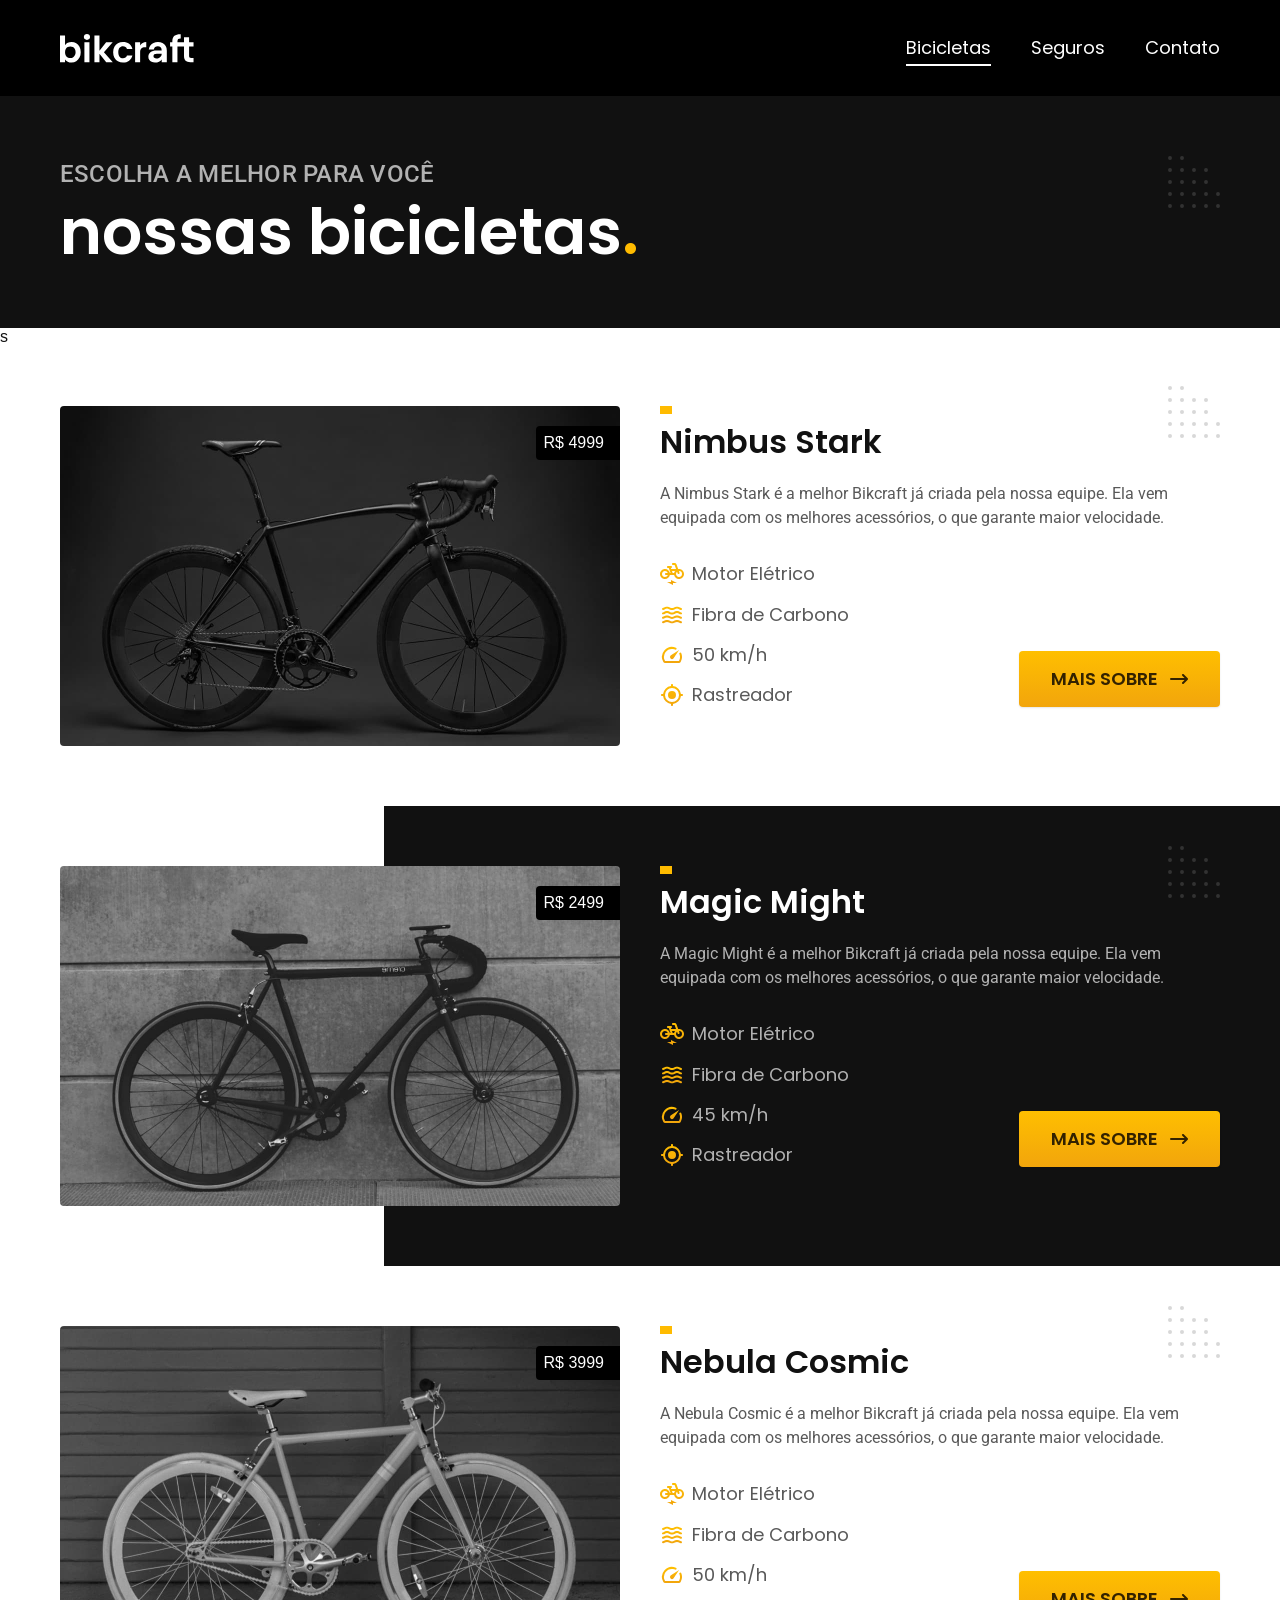
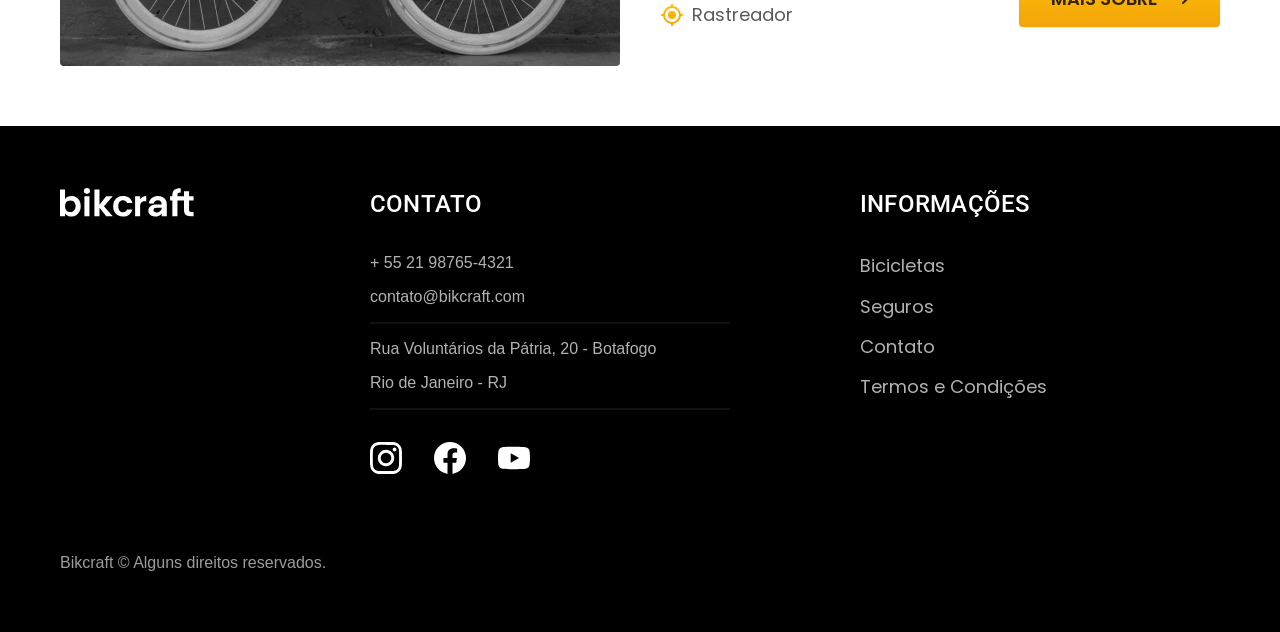
==== commit a1019852: "feat: adição de plugin de animação nas páginas de bicicletas, seguros, contato e termos. Troca de ma" ====
--- a/bicicletas.html
+++ b/bicicletas.html
@@ -9,8 +9,7 @@
   <meta name="description" content="Bicicletas">
 
   <link rel="icon" href="./favicon.svg" type="image/svg+xml">
-  <link rel="preload" href="./css/style.min.css" as="style">
-  <link rel="stylesheet" href="./css/style.min.css">
+  <link rel="stylesheet" href="./css/style.css">
   <link rel="preconnect" href="https://fonts.googleapis.com">
   <link rel="preconnect" href="https://fonts.gstatic.com" crossorigin>
   <link href="https://fonts.googleapis.com/css2?family=Merriweather:ital,wght@1,900&family=Poppins:wght@400;600&family=Roboto:ital,wght@0,100..900;1,100..900&display=swap" rel="stylesheet">
@@ -37,13 +36,13 @@
 
   <main>
     <div class="titulo-bg">
-      <div class="titulo container">
+      <div class="titulo container fadeInDown" data-anime="200">
         <p class="font-2-l-b cor-5">Escolha a melhor para você</p>
         <h1 class="font-1-xxl cor-0">nossas bicicletas<span class="cor-p1">.</span></h1>
       </div>
     </div>
-
-    <div class="bicicletas container">
+    s
+    <div class="bicicletas container fadeInDown" data-anime="400">
       <div class="bicicletas-imagem">
         <img src="./img/bicicletas/nimbus.jpg" alt="Bicicleta preta">
         <span class="font-2-m cor-0">R$ 4999</span>
@@ -73,8 +72,8 @@
       </div>
     </div>
 
-    <div class="bicicletas-bg">
-      <div class="bicicletas container">
+    <div class="bicicletas-bg fadeInDown" data-anime="600">
+      <div class="bicicletas container fadeInDown" data-anime="600">
         <div class="bicicletas-imagem">
           <img src="./img/bicicletas/magic.jpg" alt="Bicicleta preta">
           <span class="font-2-m cor-0">R$ 2499</span>
@@ -105,7 +104,7 @@
       </div>
     </div>
 
-    <div class="bicicletas container">
+    <div class="bicicletas container fadeInDown" data-anime="800">
       <div class="bicicletas-imagem">
         <img src="./img/bicicletas/nebula.jpg" alt="Bicicleta preta">
         <span class="font-2-m cor-0">R$ 3999</span>
@@ -143,9 +142,9 @@
       <div class="footer-contato">
         <h3 class="font-2-l-b cor-0">Contato</h3>
         <ul class="font-2-m cor-5">
-          <li><a href="tel:+552199999999">+55 21 9999-9999</a></li>
+          <li><a href="tel:+5521987654321">+ 55 21 98765-4321</a></li>
           <li><a href="mailto:contato@bikcraft.com">contato@bikcraft.com</a></li>
-          <li>Rua Ali Perto, 42 - Botafogo</li>
+          <li>Rua Voluntários da Pátria, 20 - Botafogo</li>
           <li>Rio de Janeiro - RJ</li>
         </ul>
         <div class="footer-redes">
@@ -156,7 +155,7 @@
             <img src="./img/redes/facebook.svg" alt="Facebook">
           </a>
           <a href="./">
-            <img src="./img/redes/youtube.svg" alt="Youtube">
+            <img src="./img/redes/youtube.svg" alt="YouTube">
           </a>
         </div>
       </div>
@@ -167,13 +166,15 @@
             <li><a href="./bicicletas.html">Bicicletas</a></li>
             <li><a href="./seguros.html">Seguros</a></li>
             <li><a href="./contato.html">Contato</a></li>
-            <li><a href="./termos.html">Termos e Condições</a></li>
+            <li><a href="./termos.html" target="_blank">Termos e Condições</a></li>
           </ul>
         </nav>
       </div>
       <p class="footer-copy font-2-m cor-6">Bikcraft © Alguns direitos reservados.</p>
     </div>
+
   </footer>
+  <script src="./js/plugins/simple-anime.js"></script>
   <script src="./js/script.js"></script>
 </body>
 
--- a/css/style.css
+++ b/css/style.css
@@ -0,0 +1,40 @@
+@import "./global/global.css";
+@import "./utilidades/tipografia.css";
+@import "./utilidades/cores.css";
+@import "./utilidades/animacao.css";
+
+@import "./global/header.css";
+@import "./global/footer.css";
+
+/* Utilidades */
+@import "./utilidades/componentes.css";
+@import "./utilidades/formulario.css";
+
+/* Home */
+@import "./home/introducao.css";
+@import "./home/tecnologia.css";
+@import "./home/parceiros.css";
+@import "./home/depoimento.css";
+
+/* Bicicletas */
+@import "./bicicletas/bicicletas-lista.css";
+@import "./bicicletas/bicicletas.css";
+
+/* Bicicleta */
+@import "./bicicleta/bicicleta.css";
+@import "./bicicleta/seguro.css";
+
+/* Seguros */
+@import "./seguros/seguros.css";
+@import "./seguros/vantagens.css";
+@import "./seguros/perguntas.css";
+
+/* contato */
+@import "./contato/contato.css";
+@import "./contato/lojas.css";
+
+/* contato */
+@import "./orcamento/orcamento.css";
+
+/* termos */
+@import "./termos/termos.css";
